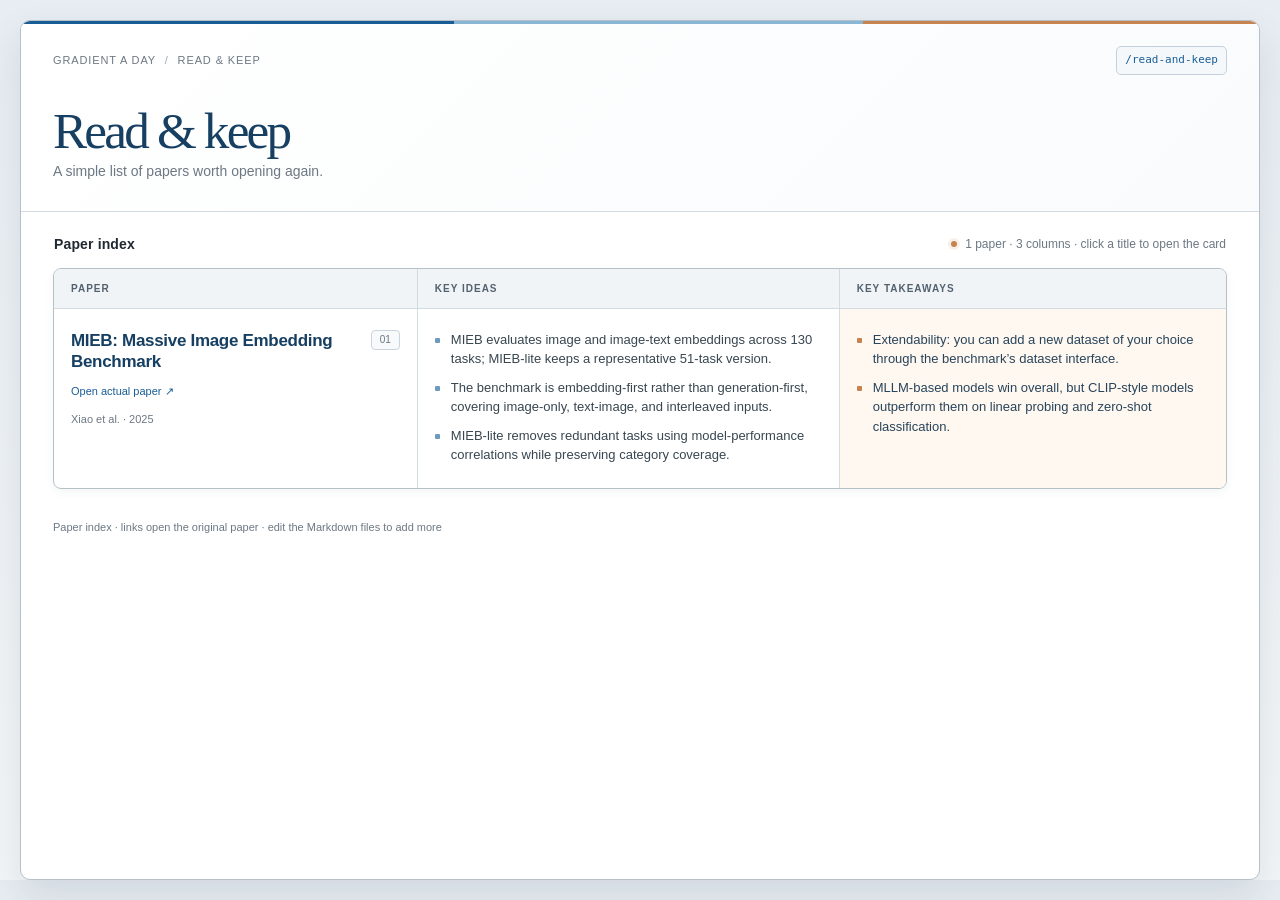
==== read-and-keep/index.html @ 24223c3c "/read-and-keep/" ====
<!doctype html>
<html lang="en">
  <head>
    <meta charset="UTF-8" />
    <meta name="viewport" content="width=device-width, initial-scale=1.0" />
    <meta name="description" content="A simple index of papers, ideas, and notes to keep." />
    <title>Read &amp; keep — Paper index</title>
    <link rel="stylesheet" href="styles.css" />
  </head>
  <body>
    <main class="sheet">
      <header class="page-header">
        <div class="header-row">
          <span class="brand">Gradient a day <span>/</span> Read &amp; keep</span>
          <code class="address">/read-and-keep</code>
        </div>
        <h1>Read &amp; keep</h1>
        <p class="subtitle">A simple list of papers worth opening again.</p>
      </header>

      <section class="table-section" aria-labelledby="paper-index-title">
        <div class="table-toolbar">
          <h2 id="paper-index-title">Paper index</h2>
          <span id="paper-count">Loading papers…</span>
        </div>

        <div class="table-scroll">
          <table>
            <caption class="sr-only">Papers, key ideas, and key takeaways</caption>
            <colgroup>
              <col class="paper-column" />
              <col class="ideas-column" />
              <col class="takeaways-column" />
            </colgroup>
            <thead>
              <tr>
                <th scope="col">Paper</th>
                <th scope="col">Key ideas</th>
                <th scope="col">Key takeaways</th>
              </tr>
            </thead>
            <tbody id="paper-rows">
              <tr><td colspan="3" class="loading-cell">Loading paper index…</td></tr>
            </tbody>
          </table>
        </div>
      </section>

      <footer class="page-footer">Paper index · links open the original paper · edit the Markdown files to add more</footer>
    </main>

    <dialog class="paper-dialog" id="paper-dialog" aria-labelledby="dialog-title">
      <div class="dialog-card">
        <div class="dialog-topline">
          <span>READ &amp; KEEP / PAPER NOTE</span>
          <button class="close-button" id="close-dialog" type="button" aria-label="Close paper note">×</button>
        </div>
        <div class="dialog-body">
          <p class="dialog-kicker" id="dialog-kicker"></p>
          <h2 id="dialog-title"></h2>
          <a class="dialog-link" id="dialog-link" href="#" target="_blank" rel="noreferrer">Open actual paper ↗</a>
          <div class="dialog-columns">
            <section>
              <h3>Key ideas</h3>
              <div id="dialog-ideas"></div>
            </section>
            <section class="dialog-takeaways">
              <h3>Key takeaways</h3>
              <div id="dialog-takeaways"></div>
            </section>
            <section>
              <h3>Notes &amp; pointers</h3>
              <div id="dialog-notes"></div>
            </section>
          </div>
        </div>
      </div>
    </dialog>

    <script src="app.js?v=6"></script>
  </body>
</html>
---- read-and-keep/styles.css ----
:root {
  --ink: #202832;
  --muted: #6c7883;
  --line: #d3dbe2;
  --line-dark: #b5c0c9;
  --header: #f1f4f7;
  --stripe: #fcfdfe;
  --blue: #185d96;
  --blue-dark: #163f61;
  --blue-soft: #edf5fb;
  --warm: #c7834f;
  --warm-soft: #fff8f0;
  --white: #ffffff;
  --sans: -apple-system, BlinkMacSystemFont, "Segoe UI", Roboto, Helvetica, Arial, sans-serif;
  --display: Georgia, "Times New Roman", serif;
}

* { box-sizing: border-box; }
html { background: #e7edf2; }
body { margin: 0; color: var(--ink); background: linear-gradient(180deg, #e7edf2 0%, #f3f6f8 100%); font-family: var(--sans); font-size: 13px; line-height: 1.5; }
.sheet { width: min(1440px, calc(100% - 40px)); min-height: calc(100vh - 40px); margin: 20px auto; overflow: hidden; background: var(--white); border: 1px solid var(--line-dark); border-radius: 10px; box-shadow: 0 16px 38px rgba(32, 50, 65, .11); }
.page-header { position: relative; padding: 25px 32px 29px; border-bottom: 1px solid var(--line); background: linear-gradient(135deg, #ffffff 0%, #f9fbfc 100%); }
.page-header::before { content: ""; position: absolute; top: 0; left: 0; right: 0; height: 3px; background: linear-gradient(90deg, var(--blue) 0 35%, #89b6d5 35% 68%, var(--warm) 68% 100%); }
.header-row { display: flex; align-items: center; justify-content: space-between; gap: 20px; color: var(--muted); font-size: 11px; }
.brand { letter-spacing: .08em; text-transform: uppercase; }
.brand span { padding: 0 5px; color: #9eabb5; }
.address { border: 1px solid #c4d1dc; border-radius: 5px; padding: 5px 8px; background: #f4f8fb; color: var(--blue); font-size: 11px; }
h1 { margin: 31px 0 5px; color: var(--blue-dark); font-family: var(--display); font-size: clamp(35px, 4vw, 52px); font-weight: 400; letter-spacing: -.055em; line-height: .98; }
.subtitle { margin: 0; color: var(--muted); font-size: 14px; }
.table-section { padding: 0 32px 30px; }
.table-toolbar { display: flex; align-items: center; justify-content: space-between; gap: 20px; padding: 22px 1px 13px; color: var(--muted); font-size: 12px; }
.table-toolbar h2 { margin: 0; color: var(--ink); font-size: 14px; font-weight: 650; letter-spacing: .01em; }
.table-toolbar span { display: inline-flex; align-items: center; gap: 8px; }
.table-toolbar span::before { content: ""; width: 6px; height: 6px; border-radius: 50%; background: var(--warm); box-shadow: 0 0 0 3px rgba(199, 131, 79, .13); }
.table-scroll { overflow-x: auto; border: 1px solid var(--line-dark); border-radius: 8px; box-shadow: 0 3px 10px rgba(41, 61, 77, .05); }
table { width: 100%; min-width: 900px; border-collapse: collapse; table-layout: fixed; }
.paper-column { width: 31%; }
.ideas-column { width: 36%; }
.takeaways-column { width: 33%; }
th, td { border-right: 1px solid var(--line); border-bottom: 1px solid var(--line); vertical-align: top; text-align: left; }
th:last-child, td:last-child { border-right: 0; }
tbody tr:last-child td { border-bottom: 0; }
th { position: sticky; top: 0; z-index: 1; padding: 12px 17px; background: var(--header); color: #52616e; font-size: 10px; font-weight: 700; letter-spacing: .1em; text-transform: uppercase; }
td { min-height: 176px; padding: 21px 17px 23px; color: #384650; transition: background .18s ease; }
td:first-child { position: relative; }
tbody tr:nth-child(even) td { background: var(--stripe); }
tbody tr:hover td { background: var(--blue-soft); }
tbody tr:hover td.takeaways { background: #fff7ed; }
.row-number { position: absolute; top: 21px; right: 17px; display: inline-flex; align-items: center; justify-content: center; width: 29px; height: 20px; border: 1px solid #c9d5de; border-radius: 4px; color: var(--muted); background: #f7f9fa; font-size: 10px; font-variant-numeric: tabular-nums; }
.paper-title { display: block; width: 100%; margin: 0; padding: 0; border: 0; background: transparent; color: var(--blue-dark); font: 600 17px/1.25 var(--sans); letter-spacing: -.018em; text-align: left; cursor: pointer; }
.paper-title { padding-right: 43px; }
.paper-title:hover { color: var(--blue); text-decoration: underline; text-decoration-thickness: 1px; text-underline-offset: 4px; }
.paper-title:focus-visible, .paper-link:focus-visible, .close-button:focus-visible { outline: 2px solid var(--blue); outline-offset: 3px; }
.paper-link, .dialog-link { display: inline-flex; align-items: center; margin-top: 11px; color: var(--blue); font-size: 11px; text-decoration: none; }
.paper-link:hover, .dialog-link:hover { text-decoration: underline; text-underline-offset: 3px; }
.paper-meta { display: block; margin-top: 10px; color: var(--muted); font-size: 11px; }
ul { margin: 0; padding: 0; list-style: none; }
li { position: relative; margin-bottom: 9px; padding-left: 16px; }
li::before { content: ""; position: absolute; top: .65em; left: 0; width: 5px; height: 5px; border-radius: 1px; background: #6c9bbb; }
li:last-child { margin-bottom: 0; }
.takeaways { color: #28445b; background: var(--warm-soft); }
.takeaways li::before { background: var(--warm); }
.page-footer { padding: 0 32px 28px; color: var(--muted); font-size: 11px; }
.loading-cell { padding: 34px 17px; color: var(--muted); text-align: center; }
.sr-only { position: absolute; width: 1px; height: 1px; padding: 0; margin: -1px; overflow: hidden; clip: rect(0, 0, 0, 0); white-space: nowrap; border: 0; }

.paper-dialog { width: min(980px, calc(100% - 32px)); max-width: none; padding: 0; border: 0; background: transparent; overflow: visible; }
.paper-dialog::backdrop { background: rgba(21, 39, 54, .38); backdrop-filter: blur(4px); }
.dialog-card { overflow: hidden; border: 1px solid #aebdca; border-radius: 12px; background: var(--white); box-shadow: 0 30px 90px rgba(25, 42, 56, .3); opacity: 0; transform: translateY(18px) scale(.95); transition: opacity 220ms ease, transform 280ms cubic-bezier(.2,.8,.2,1); }
.paper-dialog.is-open .dialog-card { opacity: 1; transform: translateY(0) scale(1); }
.dialog-topline { display: flex; align-items: center; justify-content: space-between; gap: 20px; padding: 12px 17px 12px 20px; border-bottom: 1px solid var(--line); background: #f2f6f9; color: var(--muted); font-size: 10px; letter-spacing: .1em; }
.close-button { display: inline-flex; align-items: center; justify-content: center; width: 29px; height: 29px; border: 1px solid #c4d0d9; border-radius: 50%; padding: 0 0 2px; background: #fff; color: var(--muted); font-size: 21px; line-height: 1; cursor: pointer; transition: color .15s ease, border-color .15s ease, transform .15s ease; }
.close-button:hover { border-color: var(--blue); color: var(--blue); transform: rotate(90deg); }
.dialog-body { padding: 31px 32px 34px; }
.dialog-kicker { margin: 0 0 10px; color: var(--blue); font-size: 11px; font-weight: 700; letter-spacing: .09em; text-transform: uppercase; }
.dialog-body h2 { max-width: 780px; margin: 0; color: var(--blue-dark); font-family: var(--display); font-size: clamp(31px, 4vw, 48px); font-weight: 400; letter-spacing: -.055em; line-height: 1.04; }
.dialog-link { margin-top: 14px; border-bottom: 1px solid #b7cedf; padding-bottom: 2px; }
.dialog-columns { display: grid; grid-template-columns: 1.05fr .9fr 1fr; gap: 13px; margin-top: 31px; }
.dialog-columns section { min-height: 187px; padding: 19px 18px 22px; border: 1px solid var(--line); border-radius: 9px; background: #fbfcfd; }
.dialog-columns section:first-child { border-top: 3px solid #6c9bbb; }
.dialog-columns section:last-child { border-top: 3px solid #9bb4c8; }
.dialog-columns h3 { margin: 0 0 14px; color: var(--muted); font-size: 10px; font-weight: 700; letter-spacing: .11em; text-transform: uppercase; }
.dialog-columns ul { color: #384650; }
.dialog-takeaways { border-color: #e1c8ad !important; border-top-color: var(--warm) !important; background: var(--warm-soft) !important; color: #29455d; }
.dialog-takeaways li::before { background: var(--warm); }

@media (max-width: 700px) {
  .sheet { width: calc(100% - 20px); min-height: calc(100vh - 20px); margin: 10px auto; border-radius: 7px; }
  .page-header, .table-section { padding-left: 17px; padding-right: 17px; }
  .page-footer { padding-left: 17px; padding-right: 17px; }
  .header-row { align-items: flex-start; flex-direction: column; gap: 10px; }
  .address { align-self: flex-start; }
  .table-toolbar { align-items: flex-start; flex-direction: column; gap: 5px; }
  .dialog-body { padding: 24px 20px 25px; }
  .dialog-columns { display: block; }
  .dialog-columns section, .dialog-columns section:first-child, .dialog-columns section:last-child { min-height: 0; margin-top: 10px; padding: 18px; }
}
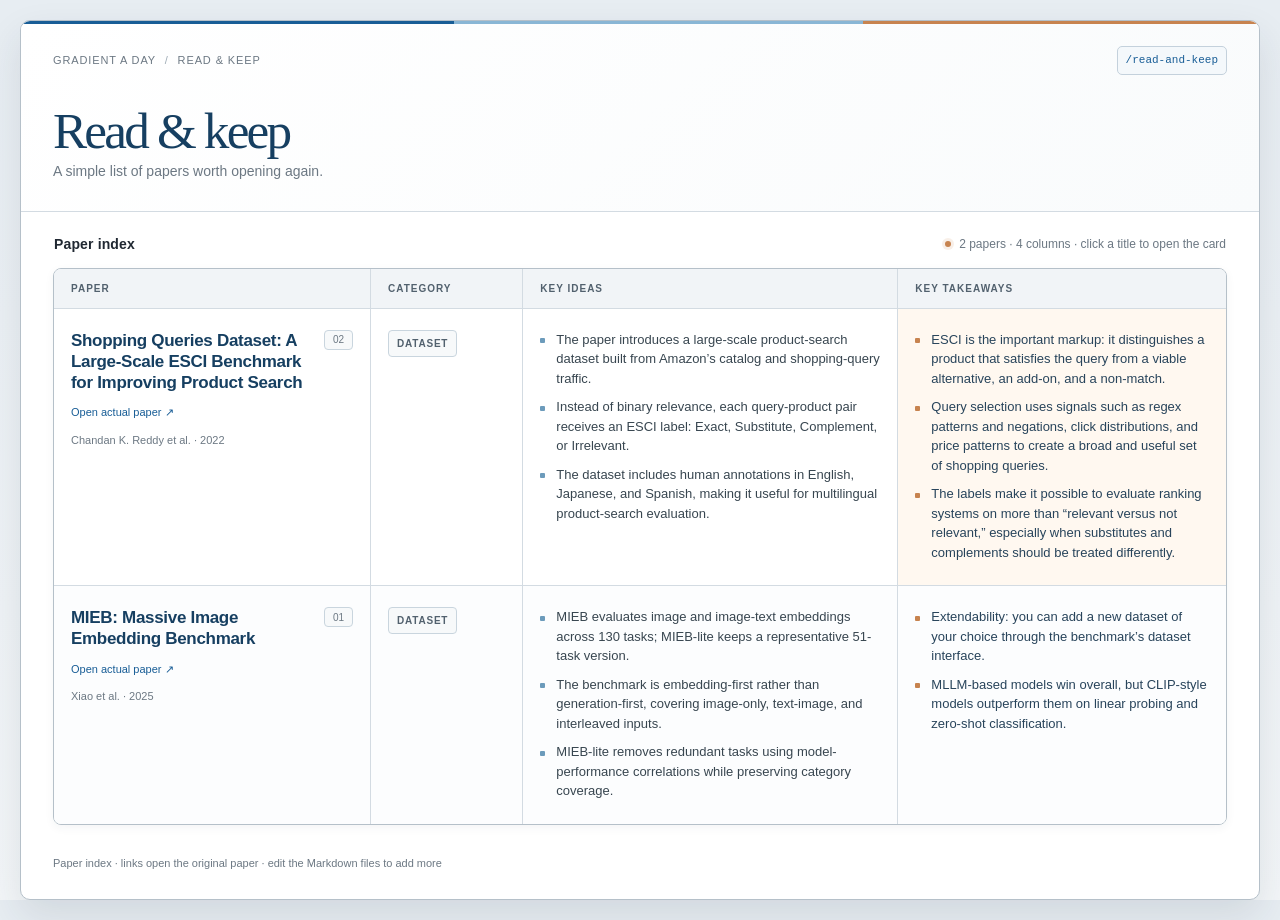
==== commit 673cad9a: "dataset" ====
--- a/read-and-keep/index.html
+++ b/read-and-keep/index.html
@@ -26,21 +26,23 @@
 
         <div class="table-scroll">
           <table>
-            <caption class="sr-only">Papers, key ideas, and key takeaways</caption>
+            <caption class="sr-only">Papers, categories, key ideas, and key takeaways</caption>
             <colgroup>
               <col class="paper-column" />
+              <col class="category-column" />
               <col class="ideas-column" />
               <col class="takeaways-column" />
             </colgroup>
             <thead>
               <tr>
                 <th scope="col">Paper</th>
+                <th scope="col">Category</th>
                 <th scope="col">Key ideas</th>
                 <th scope="col">Key takeaways</th>
               </tr>
             </thead>
             <tbody id="paper-rows">
-              <tr><td colspan="3" class="loading-cell">Loading paper index…</td></tr>
+              <tr><td colspan="4" class="loading-cell">Loading paper index…</td></tr>
             </tbody>
           </table>
         </div>
--- a/read-and-keep/styles.css
+++ b/read-and-keep/styles.css
@@ -34,9 +34,10 @@
 .table-toolbar span::before { content: ""; width: 6px; height: 6px; border-radius: 50%; background: var(--warm); box-shadow: 0 0 0 3px rgba(199, 131, 79, .13); }
 .table-scroll { overflow-x: auto; border: 1px solid var(--line-dark); border-radius: 8px; box-shadow: 0 3px 10px rgba(41, 61, 77, .05); }
 table { width: 100%; min-width: 900px; border-collapse: collapse; table-layout: fixed; }
-.paper-column { width: 31%; }
-.ideas-column { width: 36%; }
-.takeaways-column { width: 33%; }
+.paper-column { width: 27%; }
+.category-column { width: 13%; }
+.ideas-column { width: 32%; }
+.takeaways-column { width: 28%; }
 th, td { border-right: 1px solid var(--line); border-bottom: 1px solid var(--line); vertical-align: top; text-align: left; }
 th:last-child, td:last-child { border-right: 0; }
 tbody tr:last-child td { border-bottom: 0; }
@@ -54,6 +55,7 @@
 .paper-link, .dialog-link { display: inline-flex; align-items: center; margin-top: 11px; color: var(--blue); font-size: 11px; text-decoration: none; }
 .paper-link:hover, .dialog-link:hover { text-decoration: underline; text-underline-offset: 3px; }
 .paper-meta { display: block; margin-top: 10px; color: var(--muted); font-size: 11px; }
+.category-label { display: inline-flex; padding: 5px 8px; border: 1px solid #c9d5de; border-radius: 4px; color: #52616e; background: #f7f9fa; font-size: 10px; font-weight: 700; letter-spacing: .08em; text-transform: uppercase; }
 ul { margin: 0; padding: 0; list-style: none; }
 li { position: relative; margin-bottom: 9px; padding-left: 16px; }
 li::before { content: ""; position: absolute; top: .65em; left: 0; width: 5px; height: 5px; border-radius: 1px; background: #6c9bbb; }
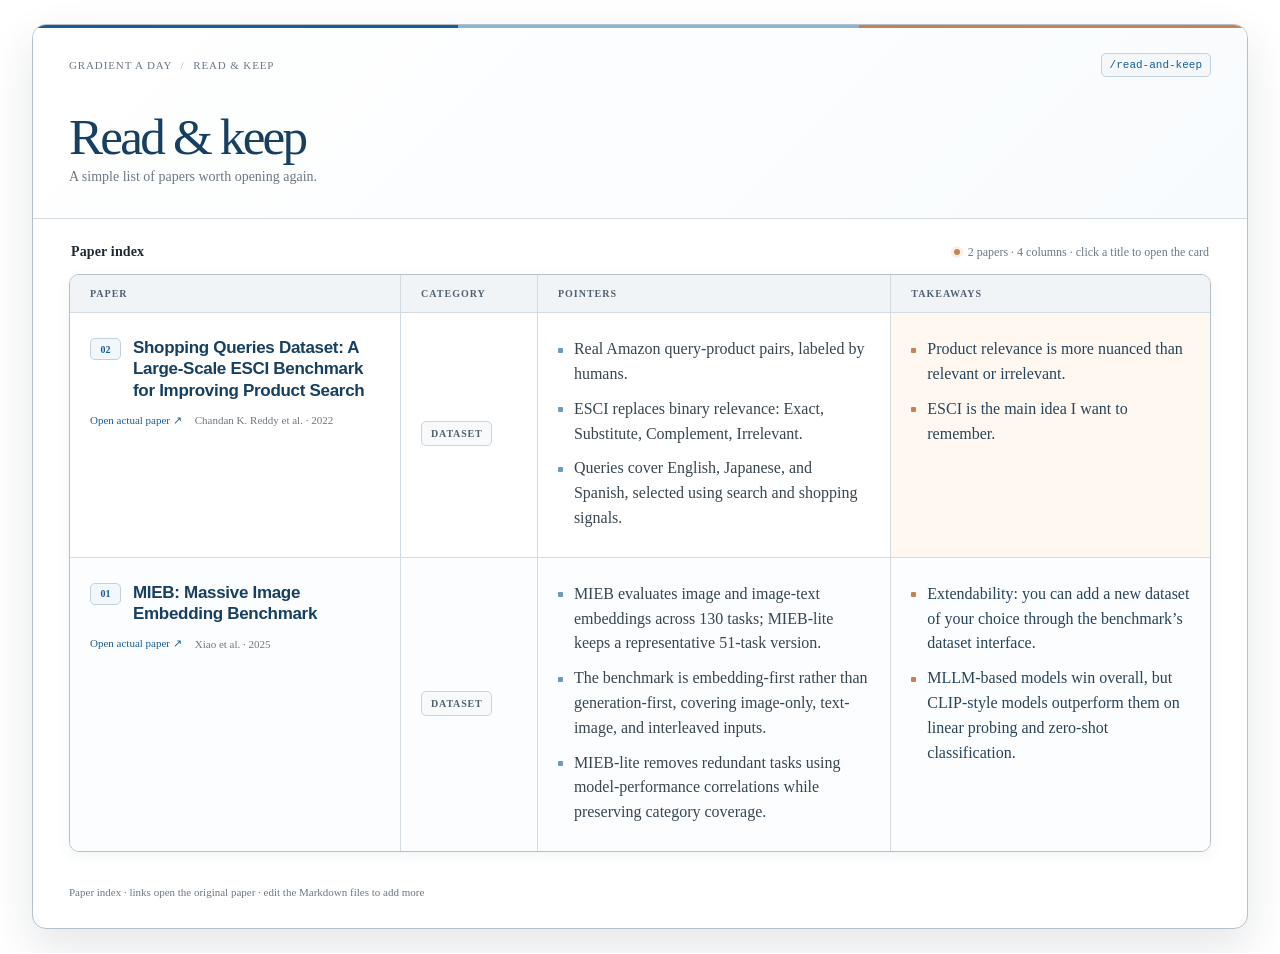
==== commit ed7c6142: "paper" ====
--- a/read-and-keep/index.html
+++ b/read-and-keep/index.html
@@ -26,7 +26,7 @@
 
         <div class="table-scroll">
           <table>
-            <caption class="sr-only">Papers, categories, key ideas, and key takeaways</caption>
+            <caption class="sr-only">Papers, categories, pointers, and takeaways</caption>
             <colgroup>
               <col class="paper-column" />
               <col class="category-column" />
@@ -37,8 +37,8 @@
               <tr>
                 <th scope="col">Paper</th>
                 <th scope="col">Category</th>
-                <th scope="col">Key ideas</th>
-                <th scope="col">Key takeaways</th>
+                <th scope="col">Pointers</th>
+                <th scope="col">Takeaways</th>
               </tr>
             </thead>
             <tbody id="paper-rows">
@@ -63,11 +63,11 @@
           <a class="dialog-link" id="dialog-link" href="#" target="_blank" rel="noreferrer">Open actual paper ↗</a>
           <div class="dialog-columns">
             <section>
-              <h3>Key ideas</h3>
+              <h3>Pointers</h3>
               <div id="dialog-ideas"></div>
             </section>
             <section class="dialog-takeaways">
-              <h3>Key takeaways</h3>
+              <h3>Takeaways</h3>
               <div id="dialog-takeaways"></div>
             </section>
             <section>
--- a/read-and-keep/styles.css
+++ b/read-and-keep/styles.css
@@ -16,53 +16,52 @@
 }
 
 * { box-sizing: border-box; }
-html { background: #e7edf2; }
-body { margin: 0; color: var(--ink); background: linear-gradient(180deg, #e7edf2 0%, #f3f6f8 100%); font-family: var(--sans); font-size: 13px; line-height: 1.5; }
-.sheet { width: min(1440px, calc(100% - 40px)); min-height: calc(100vh - 40px); margin: 20px auto; overflow: hidden; background: var(--white); border: 1px solid var(--line-dark); border-radius: 10px; box-shadow: 0 16px 38px rgba(32, 50, 65, .11); }
-.page-header { position: relative; padding: 25px 32px 29px; border-bottom: 1px solid var(--line); background: linear-gradient(135deg, #ffffff 0%, #f9fbfc 100%); }
+.sheet { width: min(1380px, calc(100% - 48px)); min-height: calc(100vh - 48px); margin: 24px auto; overflow: hidden; background: var(--white); border: 1px solid var(--line-dark); border-radius: 14px; box-shadow: 0 18px 45px rgba(32, 50, 65, .12); }
+.page-header { position: relative; padding: 28px 36px 33px; border-bottom: 1px solid var(--line); background: linear-gradient(135deg, #ffffff 0%, #f8fbfd 100%); }
 .page-header::before { content: ""; position: absolute; top: 0; left: 0; right: 0; height: 3px; background: linear-gradient(90deg, var(--blue) 0 35%, #89b6d5 35% 68%, var(--warm) 68% 100%); }
 .header-row { display: flex; align-items: center; justify-content: space-between; gap: 20px; color: var(--muted); font-size: 11px; }
 .brand { letter-spacing: .08em; text-transform: uppercase; }
 .brand span { padding: 0 5px; color: #9eabb5; }
 .address { border: 1px solid #c4d1dc; border-radius: 5px; padding: 5px 8px; background: #f4f8fb; color: var(--blue); font-size: 11px; }
-h1 { margin: 31px 0 5px; color: var(--blue-dark); font-family: var(--display); font-size: clamp(35px, 4vw, 52px); font-weight: 400; letter-spacing: -.055em; line-height: .98; }
+h1 { margin: 35px 0 7px; color: var(--blue-dark); font-family: var(--display); font-size: clamp(35px, 4vw, 52px); font-weight: 400; letter-spacing: -.055em; line-height: .98; }
 .subtitle { margin: 0; color: var(--muted); font-size: 14px; }
-.table-section { padding: 0 32px 30px; }
-.table-toolbar { display: flex; align-items: center; justify-content: space-between; gap: 20px; padding: 22px 1px 13px; color: var(--muted); font-size: 12px; }
+.table-section { padding: 0 36px 34px; }
+.table-toolbar { display: flex; align-items: center; justify-content: space-between; gap: 20px; padding: 25px 2px 14px; color: var(--muted); font-size: 12px; }
 .table-toolbar h2 { margin: 0; color: var(--ink); font-size: 14px; font-weight: 650; letter-spacing: .01em; }
 .table-toolbar span { display: inline-flex; align-items: center; gap: 8px; }
 .table-toolbar span::before { content: ""; width: 6px; height: 6px; border-radius: 50%; background: var(--warm); box-shadow: 0 0 0 3px rgba(199, 131, 79, .13); }
-.table-scroll { overflow-x: auto; border: 1px solid var(--line-dark); border-radius: 8px; box-shadow: 0 3px 10px rgba(41, 61, 77, .05); }
-table { width: 100%; min-width: 900px; border-collapse: collapse; table-layout: fixed; }
-.paper-column { width: 27%; }
-.category-column { width: 13%; }
-.ideas-column { width: 32%; }
+.table-scroll { overflow-x: auto; border: 1px solid var(--line-dark); border-radius: 10px; box-shadow: 0 4px 14px rgba(41, 61, 77, .06); }
+table { width: 100%; min-width: 960px; border-collapse: collapse; table-layout: fixed; }
+.paper-column { width: 29%; }
+.category-column { width: 12%; }
+.ideas-column { width: 31%; }
 .takeaways-column { width: 28%; }
 th, td { border-right: 1px solid var(--line); border-bottom: 1px solid var(--line); vertical-align: top; text-align: left; }
 th:last-child, td:last-child { border-right: 0; }
 tbody tr:last-child td { border-bottom: 0; }
-th { position: sticky; top: 0; z-index: 1; padding: 12px 17px; background: var(--header); color: #52616e; font-size: 10px; font-weight: 700; letter-spacing: .1em; text-transform: uppercase; }
-td { min-height: 176px; padding: 21px 17px 23px; color: #384650; transition: background .18s ease; }
-td:first-child { position: relative; }
+th { position: sticky; top: 0; z-index: 1; padding: 13px 20px; background: var(--header); color: #52616e; font-size: 10px; font-weight: 700; letter-spacing: .1em; text-transform: uppercase; }
+td { min-height: 176px; padding: 24px 20px 26px; color: #384650; transition: background .18s ease; }
 tbody tr:nth-child(even) td { background: var(--stripe); }
 tbody tr:hover td { background: var(--blue-soft); }
 tbody tr:hover td.takeaways { background: #fff7ed; }
-.row-number { position: absolute; top: 21px; right: 17px; display: inline-flex; align-items: center; justify-content: center; width: 29px; height: 20px; border: 1px solid #c9d5de; border-radius: 4px; color: var(--muted); background: #f7f9fa; font-size: 10px; font-variant-numeric: tabular-nums; }
-.paper-title { display: block; width: 100%; margin: 0; padding: 0; border: 0; background: transparent; color: var(--blue-dark); font: 600 17px/1.25 var(--sans); letter-spacing: -.018em; text-align: left; cursor: pointer; }
-.paper-title { padding-right: 43px; }
+.paper-heading { display: flex; align-items: flex-start; gap: 12px; }
+.row-number { display: inline-flex; flex: 0 0 auto; align-items: center; justify-content: center; width: 31px; height: 22px; margin-top: 1px; border: 1px solid #c1d0dc; border-radius: 5px; color: var(--blue); background: #f2f7fb; font-size: 10px; font-weight: 700; font-variant-numeric: tabular-nums; }
+.paper-title { display: block; flex: 1; width: auto; margin: 0; padding: 0; border: 0; background: transparent; color: var(--blue-dark); font: 600 17px/1.25 var(--sans); letter-spacing: -.018em; text-align: left; cursor: pointer; }
 .paper-title:hover { color: var(--blue); text-decoration: underline; text-decoration-thickness: 1px; text-underline-offset: 4px; }
 .paper-title:focus-visible, .paper-link:focus-visible, .close-button:focus-visible { outline: 2px solid var(--blue); outline-offset: 3px; }
-.paper-link, .dialog-link { display: inline-flex; align-items: center; margin-top: 11px; color: var(--blue); font-size: 11px; text-decoration: none; }
+.paper-meta-row { display: flex; align-items: center; flex-wrap: wrap; gap: 6px 13px; margin-top: 13px; }
+.paper-link, .dialog-link { display: inline-flex; align-items: center; margin-top: 0; color: var(--blue); font-size: 11px; text-decoration: none; }
 .paper-link:hover, .dialog-link:hover { text-decoration: underline; text-underline-offset: 3px; }
-.paper-meta { display: block; margin-top: 10px; color: var(--muted); font-size: 11px; }
-.category-label { display: inline-flex; padding: 5px 8px; border: 1px solid #c9d5de; border-radius: 4px; color: #52616e; background: #f7f9fa; font-size: 10px; font-weight: 700; letter-spacing: .08em; text-transform: uppercase; }
+.paper-meta { display: inline; margin-top: 0; color: var(--muted); font-size: 11px; }
+.category-cell { vertical-align: middle; }
+.category-label { display: inline-flex; padding: 6px 9px; border: 1px solid #c9d5de; border-radius: 5px; color: #52616e; background: #f7f9fa; font-size: 10px; font-weight: 700; letter-spacing: .08em; text-transform: uppercase; }
 ul { margin: 0; padding: 0; list-style: none; }
-li { position: relative; margin-bottom: 9px; padding-left: 16px; }
+li { position: relative; margin-bottom: 10px; padding-left: 16px; line-height: 1.55; }
 li::before { content: ""; position: absolute; top: .65em; left: 0; width: 5px; height: 5px; border-radius: 1px; background: #6c9bbb; }
 li:last-child { margin-bottom: 0; }
 .takeaways { color: #28445b; background: var(--warm-soft); }
 .takeaways li::before { background: var(--warm); }
-.page-footer { padding: 0 32px 28px; color: var(--muted); font-size: 11px; }
+.page-footer { padding: 0 36px 30px; color: var(--muted); font-size: 11px; }
 .loading-cell { padding: 34px 17px; color: var(--muted); text-align: center; }
 .sr-only { position: absolute; width: 1px; height: 1px; padding: 0; margin: -1px; overflow: hidden; clip: rect(0, 0, 0, 0); white-space: nowrap; border: 0; }
 
@@ -87,9 +86,9 @@
 .dialog-takeaways li::before { background: var(--warm); }
 
 @media (max-width: 700px) {
-  .sheet { width: calc(100% - 20px); min-height: calc(100vh - 20px); margin: 10px auto; border-radius: 7px; }
-  .page-header, .table-section { padding-left: 17px; padding-right: 17px; }
-  .page-footer { padding-left: 17px; padding-right: 17px; }
+  .sheet { width: calc(100% - 20px); min-height: calc(100vh - 20px); margin: 10px auto; border-radius: 9px; }
+  .page-header, .table-section { padding-left: 18px; padding-right: 18px; }
+  .page-footer { padding-left: 18px; padding-right: 18px; }
   .header-row { align-items: flex-start; flex-direction: column; gap: 10px; }
   .address { align-self: flex-start; }
   .table-toolbar { align-items: flex-start; flex-direction: column; gap: 5px; }
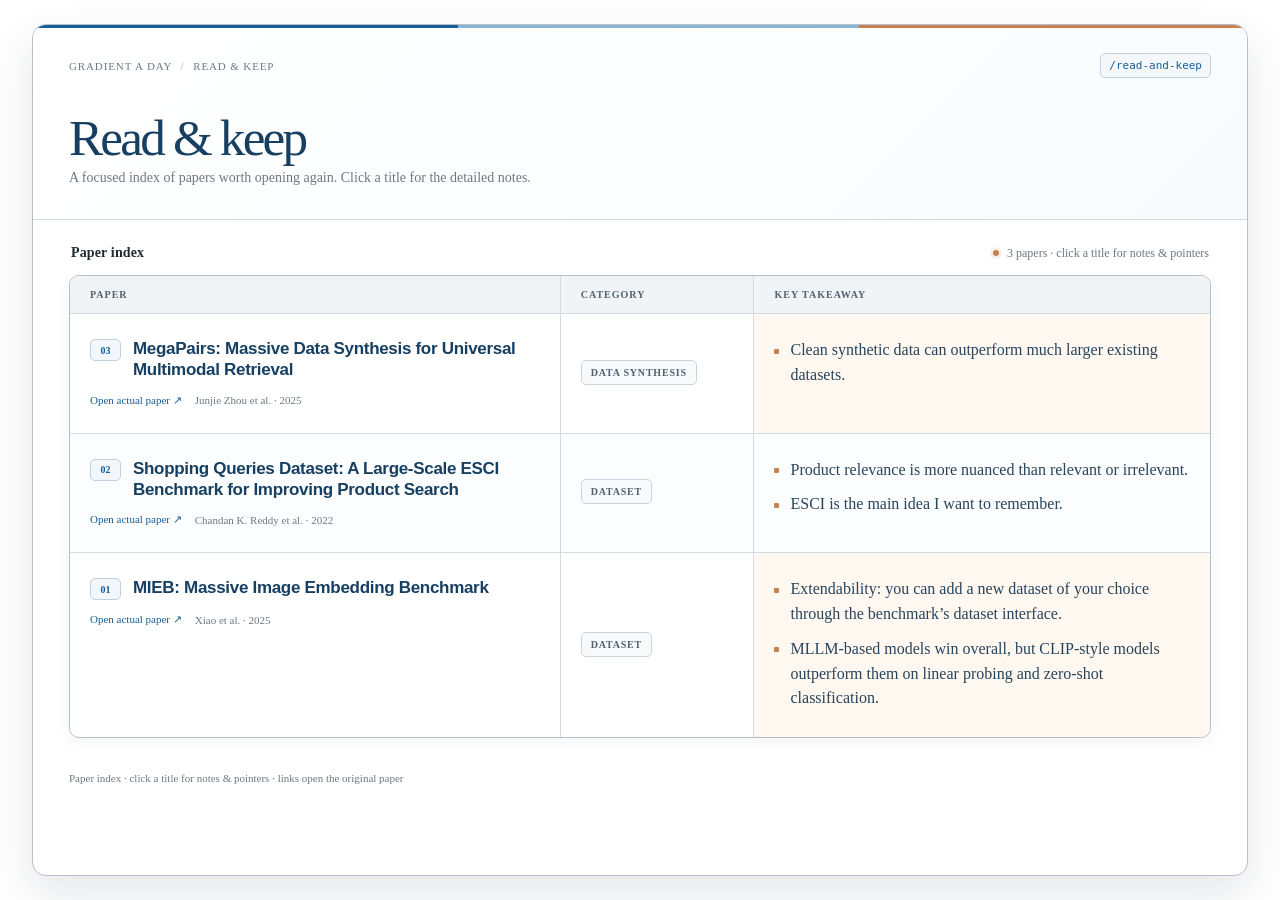
==== commit b04004f1: "redesign ui" ====
--- a/read-and-keep/index.html
+++ b/read-and-keep/index.html
@@ -15,7 +15,7 @@
           <code class="address">/read-and-keep</code>
         </div>
         <h1>Read &amp; keep</h1>
-        <p class="subtitle">A simple list of papers worth opening again.</p>
+        <p class="subtitle">A focused index of papers worth opening again. Click a title for the detailed notes.</p>
       </header>
 
       <section class="table-section" aria-labelledby="paper-index-title">
@@ -26,29 +26,27 @@
 
         <div class="table-scroll">
           <table>
-            <caption class="sr-only">Papers, categories, pointers, and takeaways</caption>
+            <caption class="sr-only">Papers, categories, and key takeaways</caption>
             <colgroup>
               <col class="paper-column" />
               <col class="category-column" />
-              <col class="ideas-column" />
               <col class="takeaways-column" />
             </colgroup>
             <thead>
               <tr>
                 <th scope="col">Paper</th>
                 <th scope="col">Category</th>
-                <th scope="col">Pointers</th>
-                <th scope="col">Takeaways</th>
+                <th scope="col">Key takeaway</th>
               </tr>
             </thead>
             <tbody id="paper-rows">
-              <tr><td colspan="4" class="loading-cell">Loading paper index…</td></tr>
+              <tr><td colspan="3" class="loading-cell">Loading paper index…</td></tr>
             </tbody>
           </table>
         </div>
       </section>
 
-      <footer class="page-footer">Paper index · links open the original paper · edit the Markdown files to add more</footer>
+      <footer class="page-footer">Paper index · click a title for notes &amp; pointers · links open the original paper</footer>
     </main>
 
     <dialog class="paper-dialog" id="paper-dialog" aria-labelledby="dialog-title">
@@ -61,24 +59,14 @@
           <p class="dialog-kicker" id="dialog-kicker"></p>
           <h2 id="dialog-title"></h2>
           <a class="dialog-link" id="dialog-link" href="#" target="_blank" rel="noreferrer">Open actual paper ↗</a>
-          <div class="dialog-columns">
-            <section>
-              <h3>Pointers</h3>
-              <div id="dialog-ideas"></div>
-            </section>
-            <section class="dialog-takeaways">
-              <h3>Takeaways</h3>
-              <div id="dialog-takeaways"></div>
-            </section>
-            <section>
-              <h3>Notes &amp; pointers</h3>
-              <div id="dialog-notes"></div>
-            </section>
-          </div>
+          <section class="dialog-notes-section">
+            <h3>Notes &amp; pointers</h3>
+            <div id="dialog-notes"></div>
+          </section>
         </div>
       </div>
     </dialog>
 
-    <script src="app.js?v=6"></script>
+    <script src="app.js?v=7"></script>
   </body>
 </html>
--- a/read-and-keep/styles.css
+++ b/read-and-keep/styles.css
@@ -31,11 +31,10 @@
 .table-toolbar span { display: inline-flex; align-items: center; gap: 8px; }
 .table-toolbar span::before { content: ""; width: 6px; height: 6px; border-radius: 50%; background: var(--warm); box-shadow: 0 0 0 3px rgba(199, 131, 79, .13); }
 .table-scroll { overflow-x: auto; border: 1px solid var(--line-dark); border-radius: 10px; box-shadow: 0 4px 14px rgba(41, 61, 77, .06); }
-table { width: 100%; min-width: 960px; border-collapse: collapse; table-layout: fixed; }
-.paper-column { width: 29%; }
-.category-column { width: 12%; }
-.ideas-column { width: 31%; }
-.takeaways-column { width: 28%; }
+table { width: 100%; min-width: 760px; border-collapse: collapse; table-layout: fixed; }
+.paper-column { width: 43%; }
+.category-column { width: 17%; }
+.takeaways-column { width: 40%; }
 th, td { border-right: 1px solid var(--line); border-bottom: 1px solid var(--line); vertical-align: top; text-align: left; }
 th:last-child, td:last-child { border-right: 0; }
 tbody tr:last-child td { border-bottom: 0; }
@@ -76,14 +75,9 @@
 .dialog-kicker { margin: 0 0 10px; color: var(--blue); font-size: 11px; font-weight: 700; letter-spacing: .09em; text-transform: uppercase; }
 .dialog-body h2 { max-width: 780px; margin: 0; color: var(--blue-dark); font-family: var(--display); font-size: clamp(31px, 4vw, 48px); font-weight: 400; letter-spacing: -.055em; line-height: 1.04; }
 .dialog-link { margin-top: 14px; border-bottom: 1px solid #b7cedf; padding-bottom: 2px; }
-.dialog-columns { display: grid; grid-template-columns: 1.05fr .9fr 1fr; gap: 13px; margin-top: 31px; }
-.dialog-columns section { min-height: 187px; padding: 19px 18px 22px; border: 1px solid var(--line); border-radius: 9px; background: #fbfcfd; }
-.dialog-columns section:first-child { border-top: 3px solid #6c9bbb; }
-.dialog-columns section:last-child { border-top: 3px solid #9bb4c8; }
-.dialog-columns h3 { margin: 0 0 14px; color: var(--muted); font-size: 10px; font-weight: 700; letter-spacing: .11em; text-transform: uppercase; }
-.dialog-columns ul { color: #384650; }
-.dialog-takeaways { border-color: #e1c8ad !important; border-top-color: var(--warm) !important; background: var(--warm-soft) !important; color: #29455d; }
-.dialog-takeaways li::before { background: var(--warm); }
+.dialog-notes-section { margin-top: 31px; padding: 21px 22px 24px; border: 1px solid #c7d5df; border-top: 3px solid #6c9bbb; border-radius: 9px; background: #fbfcfd; }
+.dialog-notes-section h3 { margin: 0 0 15px; color: var(--muted); font-size: 10px; font-weight: 700; letter-spacing: .11em; text-transform: uppercase; }
+.dialog-notes-section ul { max-width: 820px; color: #384650; }
 
 @media (max-width: 700px) {
   .sheet { width: calc(100% - 20px); min-height: calc(100vh - 20px); margin: 10px auto; border-radius: 9px; }
@@ -93,6 +87,5 @@
   .address { align-self: flex-start; }
   .table-toolbar { align-items: flex-start; flex-direction: column; gap: 5px; }
   .dialog-body { padding: 24px 20px 25px; }
-  .dialog-columns { display: block; }
-  .dialog-columns section, .dialog-columns section:first-child, .dialog-columns section:last-child { min-height: 0; margin-top: 10px; padding: 18px; }
+  .dialog-notes-section { margin-top: 24px; padding: 18px; }
 }
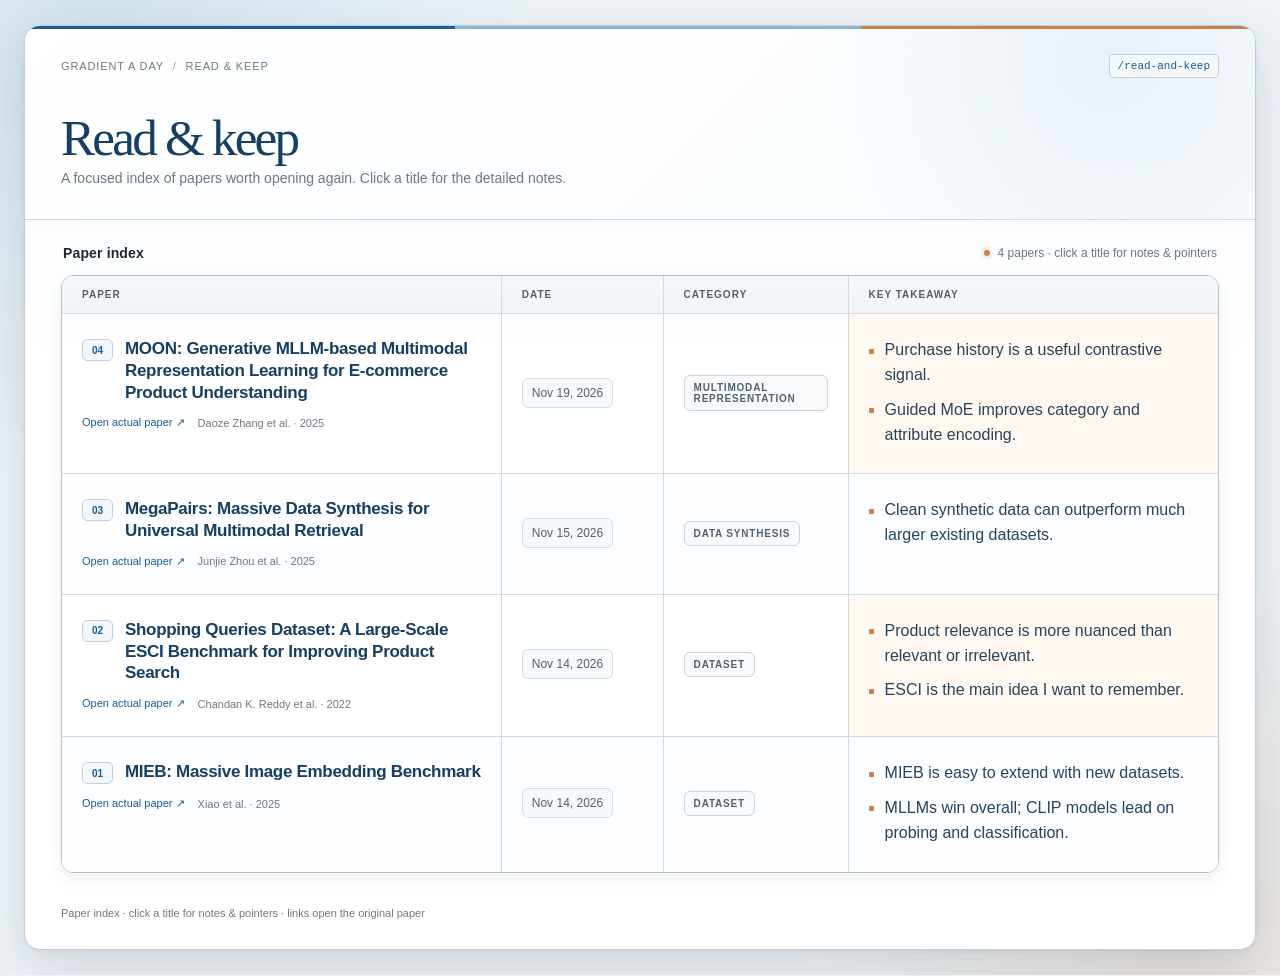
==== commit 80ccf859: "Improve Read and Keep paper index" ====
--- a/read-and-keep/index.html
+++ b/read-and-keep/index.html
@@ -26,21 +26,23 @@
 
         <div class="table-scroll">
           <table>
-            <caption class="sr-only">Papers, categories, and key takeaways</caption>
+            <caption class="sr-only">Papers, dates, categories, and key takeaways</caption>
             <colgroup>
               <col class="paper-column" />
+              <col class="date-column" />
               <col class="category-column" />
               <col class="takeaways-column" />
             </colgroup>
             <thead>
               <tr>
                 <th scope="col">Paper</th>
+                <th scope="col">Date</th>
                 <th scope="col">Category</th>
                 <th scope="col">Key takeaway</th>
               </tr>
             </thead>
             <tbody id="paper-rows">
-              <tr><td colspan="3" class="loading-cell">Loading paper index…</td></tr>
+              <tr><td colspan="4" class="loading-cell">Loading paper index…</td></tr>
             </tbody>
           </table>
         </div>
@@ -60,7 +62,7 @@
           <h2 id="dialog-title"></h2>
           <a class="dialog-link" id="dialog-link" href="#" target="_blank" rel="noreferrer">Open actual paper ↗</a>
           <section class="dialog-notes-section">
-            <h3>Notes &amp; pointers</h3>
+            <h3>Key ideas &amp; findings</h3>
             <div id="dialog-notes"></div>
           </section>
         </div>
--- a/read-and-keep/styles.css
+++ b/read-and-keep/styles.css
@@ -16,8 +16,9 @@
 }
 
 * { box-sizing: border-box; }
-.sheet { width: min(1380px, calc(100% - 48px)); min-height: calc(100vh - 48px); margin: 24px auto; overflow: hidden; background: var(--white); border: 1px solid var(--line-dark); border-radius: 14px; box-shadow: 0 18px 45px rgba(32, 50, 65, .12); }
-.page-header { position: relative; padding: 28px 36px 33px; border-bottom: 1px solid var(--line); background: linear-gradient(135deg, #ffffff 0%, #f8fbfd 100%); }
+body { min-height: 100vh; margin: 0; padding: 1px 0; background: radial-gradient(circle at 8% 4%, rgba(137, 182, 213, .28), transparent 28rem), radial-gradient(circle at 92% 96%, rgba(199, 131, 79, .16), transparent 24rem), #edf3f7; color: var(--ink); font-family: var(--sans); -webkit-font-smoothing: antialiased; }
+.sheet { width: min(1380px, calc(100% - 48px)); min-height: calc(100vh - 48px); margin: 24px auto; overflow: hidden; background: var(--white); border: 1px solid #c2cfd9; border-radius: 16px; box-shadow: 0 22px 55px rgba(32, 50, 65, .14), 0 2px 5px rgba(32, 50, 65, .06); }
+.page-header { position: relative; padding: 28px 36px 33px; border-bottom: 1px solid var(--line); background: radial-gradient(circle at 88% 15%, rgba(137, 182, 213, .15), transparent 18rem), linear-gradient(135deg, #ffffff 0%, #f7fbfd 100%); }
 .page-header::before { content: ""; position: absolute; top: 0; left: 0; right: 0; height: 3px; background: linear-gradient(90deg, var(--blue) 0 35%, #89b6d5 35% 68%, var(--warm) 68% 100%); }
 .header-row { display: flex; align-items: center; justify-content: space-between; gap: 20px; color: var(--muted); font-size: 11px; }
 .brand { letter-spacing: .08em; text-transform: uppercase; }
@@ -25,27 +26,28 @@
 .address { border: 1px solid #c4d1dc; border-radius: 5px; padding: 5px 8px; background: #f4f8fb; color: var(--blue); font-size: 11px; }
 h1 { margin: 35px 0 7px; color: var(--blue-dark); font-family: var(--display); font-size: clamp(35px, 4vw, 52px); font-weight: 400; letter-spacing: -.055em; line-height: .98; }
 .subtitle { margin: 0; color: var(--muted); font-size: 14px; }
-.table-section { padding: 0 36px 34px; }
+.table-section { padding: 0 36px 34px; background: linear-gradient(180deg, rgba(247, 250, 252, .5), rgba(255, 255, 255, 0) 8rem); }
 .table-toolbar { display: flex; align-items: center; justify-content: space-between; gap: 20px; padding: 25px 2px 14px; color: var(--muted); font-size: 12px; }
 .table-toolbar h2 { margin: 0; color: var(--ink); font-size: 14px; font-weight: 650; letter-spacing: .01em; }
 .table-toolbar span { display: inline-flex; align-items: center; gap: 8px; }
 .table-toolbar span::before { content: ""; width: 6px; height: 6px; border-radius: 50%; background: var(--warm); box-shadow: 0 0 0 3px rgba(199, 131, 79, .13); }
-.table-scroll { overflow-x: auto; border: 1px solid var(--line-dark); border-radius: 10px; box-shadow: 0 4px 14px rgba(41, 61, 77, .06); }
-table { width: 100%; min-width: 760px; border-collapse: collapse; table-layout: fixed; }
-.paper-column { width: 43%; }
-.category-column { width: 17%; }
-.takeaways-column { width: 40%; }
+.table-scroll { overflow-x: auto; border: 1px solid var(--line-dark); border-radius: 12px; box-shadow: 0 5px 18px rgba(41, 61, 77, .07); }
+table { width: 100%; min-width: 880px; border-collapse: collapse; table-layout: fixed; }
+.paper-column { width: 38%; }
+.date-column { width: 14%; }
+.category-column { width: 16%; }
+.takeaways-column { width: 32%; }
 th, td { border-right: 1px solid var(--line); border-bottom: 1px solid var(--line); vertical-align: top; text-align: left; }
 th:last-child, td:last-child { border-right: 0; }
 tbody tr:last-child td { border-bottom: 0; }
-th { position: sticky; top: 0; z-index: 1; padding: 13px 20px; background: var(--header); color: #52616e; font-size: 10px; font-weight: 700; letter-spacing: .1em; text-transform: uppercase; }
+th { position: sticky; top: 0; z-index: 1; padding: 13px 20px; background: linear-gradient(180deg, #f5f7f9, var(--header)); color: #52616e; font-size: 10px; font-weight: 700; letter-spacing: .1em; text-transform: uppercase; }
 td { min-height: 176px; padding: 24px 20px 26px; color: #384650; transition: background .18s ease; }
 tbody tr:nth-child(even) td { background: var(--stripe); }
 tbody tr:hover td { background: var(--blue-soft); }
 tbody tr:hover td.takeaways { background: #fff7ed; }
 .paper-heading { display: flex; align-items: flex-start; gap: 12px; }
 .row-number { display: inline-flex; flex: 0 0 auto; align-items: center; justify-content: center; width: 31px; height: 22px; margin-top: 1px; border: 1px solid #c1d0dc; border-radius: 5px; color: var(--blue); background: #f2f7fb; font-size: 10px; font-weight: 700; font-variant-numeric: tabular-nums; }
-.paper-title { display: block; flex: 1; width: auto; margin: 0; padding: 0; border: 0; background: transparent; color: var(--blue-dark); font: 600 17px/1.25 var(--sans); letter-spacing: -.018em; text-align: left; cursor: pointer; }
+.paper-title { display: block; flex: 1; width: auto; margin: 0; padding: 0; border: 0; background: transparent; color: var(--blue-dark); font: 600 17px/1.28 var(--sans); letter-spacing: -.018em; text-align: left; cursor: pointer; }
 .paper-title:hover { color: var(--blue); text-decoration: underline; text-decoration-thickness: 1px; text-underline-offset: 4px; }
 .paper-title:focus-visible, .paper-link:focus-visible, .close-button:focus-visible { outline: 2px solid var(--blue); outline-offset: 3px; }
 .paper-meta-row { display: flex; align-items: center; flex-wrap: wrap; gap: 6px 13px; margin-top: 13px; }
@@ -53,7 +55,9 @@
 .paper-link:hover, .dialog-link:hover { text-decoration: underline; text-underline-offset: 3px; }
 .paper-meta { display: inline; margin-top: 0; color: var(--muted); font-size: 11px; }
 .category-cell { vertical-align: middle; }
-.category-label { display: inline-flex; padding: 6px 9px; border: 1px solid #c9d5de; border-radius: 5px; color: #52616e; background: #f7f9fa; font-size: 10px; font-weight: 700; letter-spacing: .08em; text-transform: uppercase; }
+.date-cell { vertical-align: middle; color: var(--muted); font-size: 12px; font-variant-numeric: tabular-nums; white-space: nowrap; }
+.date-cell time { display: inline-flex; align-items: center; padding: 7px 9px; border: 1px solid #d2dfe8; border-radius: 6px; background: #f6f9fb; color: #52616e; }
+.category-label { display: inline-flex; padding: 6px 9px; border: 1px solid #c9d5de; border-radius: 6px; color: #52616e; background: #f7f9fa; font-size: 10px; font-weight: 700; letter-spacing: .08em; text-transform: uppercase; }
 ul { margin: 0; padding: 0; list-style: none; }
 li { position: relative; margin-bottom: 10px; padding-left: 16px; line-height: 1.55; }
 li::before { content: ""; position: absolute; top: .65em; left: 0; width: 5px; height: 5px; border-radius: 1px; background: #6c9bbb; }
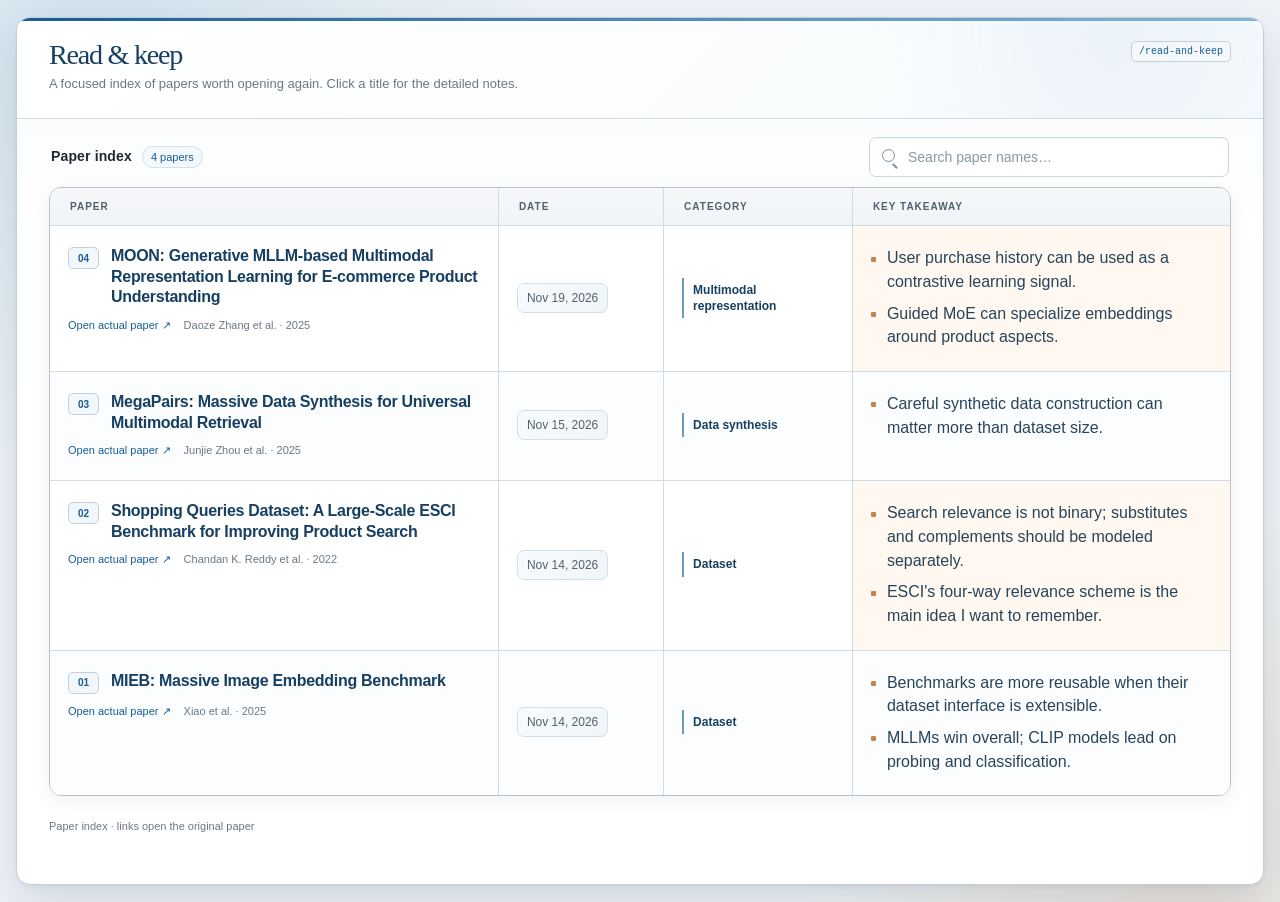
==== commit f52316ba: "Polish Read and Keep workspace UI" ====
--- a/read-and-keep/index.html
+++ b/read-and-keep/index.html
@@ -11,18 +11,29 @@
     <main class="sheet">
       <header class="page-header">
         <div class="header-row">
-          <span class="brand">Gradient a day <span>/</span> Read &amp; keep</span>
+          <div class="header-title-block">
+            <h1>Read &amp; keep</h1>
+            <p class="subtitle">A focused index of papers worth opening again. Click a title for the detailed notes.</p>
+          </div>
           <code class="address">/read-and-keep</code>
         </div>
-        <h1>Read &amp; keep</h1>
-        <p class="subtitle">A focused index of papers worth opening again. Click a title for the detailed notes.</p>
       </header>
 
       <section class="table-section" aria-labelledby="paper-index-title">
         <div class="table-toolbar">
-          <h2 id="paper-index-title">Paper index</h2>
-          <span id="paper-count">Loading papers…</span>
+          <div class="table-toolbar-heading">
+            <h2 id="paper-index-title">Paper index</h2>
+            <span id="paper-count">Loading papers…</span>
+          </div>
+          <div class="table-toolbar-tools">
+            <div class="search-control">
+              <span class="search-icon" aria-hidden="true"></span>
+              <label class="sr-only" for="paper-search">Search paper names</label>
+              <input id="paper-search" class="search-input" type="search" placeholder="Search paper names…" autocomplete="off" />
+            </div>
+          </div>
         </div>
+        <p id="filter-status" class="sr-only" aria-live="polite"></p>
 
         <div class="table-scroll">
           <table>
@@ -48,7 +59,7 @@
         </div>
       </section>
 
-      <footer class="page-footer">Paper index · click a title for notes &amp; pointers · links open the original paper</footer>
+      <footer class="page-footer">Paper index · links open the original paper</footer>
     </main>
 
     <dialog class="paper-dialog" id="paper-dialog" aria-labelledby="dialog-title">
@@ -69,6 +80,6 @@
       </div>
     </dialog>
 
-    <script src="app.js?v=7"></script>
+    <script src="app.js?v=8"></script>
   </body>
 </html>
--- a/read-and-keep/styles.css
+++ b/read-and-keep/styles.css
@@ -17,20 +17,29 @@
 
 * { box-sizing: border-box; }
 body { min-height: 100vh; margin: 0; padding: 1px 0; background: radial-gradient(circle at 8% 4%, rgba(137, 182, 213, .28), transparent 28rem), radial-gradient(circle at 92% 96%, rgba(199, 131, 79, .16), transparent 24rem), #edf3f7; color: var(--ink); font-family: var(--sans); -webkit-font-smoothing: antialiased; }
-.sheet { width: min(1380px, calc(100% - 48px)); min-height: calc(100vh - 48px); margin: 24px auto; overflow: hidden; background: var(--white); border: 1px solid #c2cfd9; border-radius: 16px; box-shadow: 0 22px 55px rgba(32, 50, 65, .14), 0 2px 5px rgba(32, 50, 65, .06); }
-.page-header { position: relative; padding: 28px 36px 33px; border-bottom: 1px solid var(--line); background: radial-gradient(circle at 88% 15%, rgba(137, 182, 213, .15), transparent 18rem), linear-gradient(135deg, #ffffff 0%, #f7fbfd 100%); }
-.page-header::before { content: ""; position: absolute; top: 0; left: 0; right: 0; height: 3px; background: linear-gradient(90deg, var(--blue) 0 35%, #89b6d5 35% 68%, var(--warm) 68% 100%); }
-.header-row { display: flex; align-items: center; justify-content: space-between; gap: 20px; color: var(--muted); font-size: 11px; }
-.brand { letter-spacing: .08em; text-transform: uppercase; }
-.brand span { padding: 0 5px; color: #9eabb5; }
-.address { border: 1px solid #c4d1dc; border-radius: 5px; padding: 5px 8px; background: #f4f8fb; color: var(--blue); font-size: 11px; }
-h1 { margin: 35px 0 7px; color: var(--blue-dark); font-family: var(--display); font-size: clamp(35px, 4vw, 52px); font-weight: 400; letter-spacing: -.055em; line-height: .98; }
-.subtitle { margin: 0; color: var(--muted); font-size: 14px; }
-.table-section { padding: 0 36px 34px; background: linear-gradient(180deg, rgba(247, 250, 252, .5), rgba(255, 255, 255, 0) 8rem); }
-.table-toolbar { display: flex; align-items: center; justify-content: space-between; gap: 20px; padding: 25px 2px 14px; color: var(--muted); font-size: 12px; }
+.sheet { width: min(1440px, calc(100% - 32px)); min-height: calc(100vh - 32px); margin: 16px auto; overflow: hidden; background: var(--white); border: 1px solid #c2cfd9; border-radius: 14px; box-shadow: 0 18px 44px rgba(32, 50, 65, .13), 0 2px 5px rgba(32, 50, 65, .06); animation: sheet-in .55s cubic-bezier(.2,.8,.2,1) both; }
+.page-header { position: relative; padding: 23px 32px 25px; border-bottom: 1px solid var(--line); background: radial-gradient(circle at 88% 15%, rgba(137, 182, 213, .12), transparent 15rem), linear-gradient(135deg, #ffffff 0%, #f7fbfd 100%); }
+.page-header::before { content: ""; position: absolute; top: 0; left: 0; right: 0; height: 3px; background: linear-gradient(90deg, var(--blue), #89b6d5 46%, var(--warm) 78%, var(--blue)); background-size: 220% 100%; animation: accent-sweep 10s ease-in-out infinite; }
+.header-row { display: flex; align-items: flex-start; justify-content: space-between; gap: 20px; color: var(--muted); font-size: 10px; }
+.header-title-block { min-width: 0; }
+.address { border: 1px solid #c4d1dc; border-radius: 5px; padding: 4px 7px; background: #f4f8fb; color: var(--blue); font-size: 10px; }
+h1 { margin: 0 0 6px; color: var(--blue-dark); font-family: var(--display); font-size: clamp(25px, 2.2vw, 32px); font-weight: 400; letter-spacing: -.045em; line-height: 1; }
+.subtitle { margin: 0; color: var(--muted); font-size: 13px; line-height: 1.4; }
+.table-section { padding: 0 32px 24px; background: linear-gradient(180deg, rgba(247, 250, 252, .5), rgba(255, 255, 255, 0) 8rem); }
+.table-toolbar { display: flex; align-items: center; justify-content: space-between; gap: 20px; padding: 18px 2px 10px; color: var(--muted); font-size: 12px; }
+.table-toolbar-heading { display: flex; align-items: baseline; gap: 10px; min-width: 0; }
 .table-toolbar h2 { margin: 0; color: var(--ink); font-size: 14px; font-weight: 650; letter-spacing: .01em; }
-.table-toolbar span { display: inline-flex; align-items: center; gap: 8px; }
-.table-toolbar span::before { content: ""; width: 6px; height: 6px; border-radius: 50%; background: var(--warm); box-shadow: 0 0 0 3px rgba(199, 131, 79, .13); }
+.table-toolbar-heading #paper-count { display: inline-flex; align-items: center; border: 1px solid #d2e1eb; border-radius: 999px; padding: 4px 8px; background: #f2f8fc; color: var(--blue); font-size: 11px; white-space: nowrap; }
+.table-toolbar-tools { display: flex; align-items: center; justify-content: flex-end; min-width: 0; }
+.search-control { position: relative; min-width: 0; }
+.table-toolbar .search-control { width: min(360px, 32vw); }
+.search-icon { position: absolute; top: 12px; left: 13px; width: 13px; height: 13px; border: 1.5px solid #7d8d99; border-radius: 50%; pointer-events: none; }
+.search-icon::after { content: ""; position: absolute; right: -5px; bottom: -3px; width: 6px; height: 1.5px; transform: rotate(45deg); transform-origin: left center; background: #7d8d99; }
+.search-input { width: 100%; height: 40px; border: 1px solid #c8d6e0; border-radius: 7px; padding: 0 13px 0 38px; outline: 0; background: #fff; color: var(--ink); font: 14px var(--sans); box-shadow: inset 0 1px 2px rgba(32, 50, 65, .04); }
+.search-input::placeholder { color: #8a98a3; }
+.search-input:focus { border-color: #6c9bbb; box-shadow: 0 0 0 3px rgba(108, 155, 187, .16), 0 5px 16px rgba(24, 93, 150, .08); }
+.empty-filter-cell { padding: 44px 20px; color: var(--muted); text-align: center; line-height: 1.7; }
+.empty-filter-cell strong { color: var(--ink); font-size: 14px; }
 .table-scroll { overflow-x: auto; border: 1px solid var(--line-dark); border-radius: 12px; box-shadow: 0 5px 18px rgba(41, 61, 77, .07); }
 table { width: 100%; min-width: 880px; border-collapse: collapse; table-layout: fixed; }
 .paper-column { width: 38%; }
@@ -41,30 +50,35 @@
 th:last-child, td:last-child { border-right: 0; }
 tbody tr:last-child td { border-bottom: 0; }
 th { position: sticky; top: 0; z-index: 1; padding: 13px 20px; background: linear-gradient(180deg, #f5f7f9, var(--header)); color: #52616e; font-size: 10px; font-weight: 700; letter-spacing: .1em; text-transform: uppercase; }
-td { min-height: 176px; padding: 24px 20px 26px; color: #384650; transition: background .18s ease; }
+tbody tr { animation: row-in .42s both; transition: background .18s ease; }
+tbody tr:nth-child(2) { animation-delay: .04s; }
+tbody tr:nth-child(3) { animation-delay: .08s; }
+tbody tr:nth-child(4) { animation-delay: .12s; }
+tbody tr:nth-child(5) { animation-delay: .16s; }
+td { min-height: 150px; padding: 20px 18px 22px; color: #384650; transition: background .18s ease; }
 tbody tr:nth-child(even) td { background: var(--stripe); }
 tbody tr:hover td { background: var(--blue-soft); }
 tbody tr:hover td.takeaways { background: #fff7ed; }
 .paper-heading { display: flex; align-items: flex-start; gap: 12px; }
 .row-number { display: inline-flex; flex: 0 0 auto; align-items: center; justify-content: center; width: 31px; height: 22px; margin-top: 1px; border: 1px solid #c1d0dc; border-radius: 5px; color: var(--blue); background: #f2f7fb; font-size: 10px; font-weight: 700; font-variant-numeric: tabular-nums; }
-.paper-title { display: block; flex: 1; width: auto; margin: 0; padding: 0; border: 0; background: transparent; color: var(--blue-dark); font: 600 17px/1.28 var(--sans); letter-spacing: -.018em; text-align: left; cursor: pointer; }
-.paper-title:hover { color: var(--blue); text-decoration: underline; text-decoration-thickness: 1px; text-underline-offset: 4px; }
+.paper-title { display: block; flex: 1; width: auto; margin: 0; padding: 0; border: 0; background: transparent; color: var(--blue-dark); font: 600 16px/1.28 var(--sans); letter-spacing: -.018em; text-align: left; cursor: pointer; transition: color .18s ease, transform .18s ease; }
+.paper-title:hover { color: var(--blue); text-decoration: underline; text-decoration-thickness: 1px; text-underline-offset: 4px; transform: translateX(2px); }
 .paper-title:focus-visible, .paper-link:focus-visible, .close-button:focus-visible { outline: 2px solid var(--blue); outline-offset: 3px; }
-.paper-meta-row { display: flex; align-items: center; flex-wrap: wrap; gap: 6px 13px; margin-top: 13px; }
-.paper-link, .dialog-link { display: inline-flex; align-items: center; margin-top: 0; color: var(--blue); font-size: 11px; text-decoration: none; }
+.paper-meta-row { display: flex; align-items: baseline; flex-wrap: wrap; gap: 6px 13px; margin-top: 10px; }
+.paper-link, .dialog-link { display: inline-flex; align-items: center; margin-top: 0; color: var(--blue); font-size: 11px; line-height: 1.4; text-decoration: none; }
 .paper-link:hover, .dialog-link:hover { text-decoration: underline; text-underline-offset: 3px; }
-.paper-meta { display: inline; margin-top: 0; color: var(--muted); font-size: 11px; }
+.paper-meta { display: inline; margin-top: 0; color: var(--muted); font-size: 11px; line-height: 1.4; }
 .category-cell { vertical-align: middle; }
 .date-cell { vertical-align: middle; color: var(--muted); font-size: 12px; font-variant-numeric: tabular-nums; white-space: nowrap; }
-.date-cell time { display: inline-flex; align-items: center; padding: 7px 9px; border: 1px solid #d2dfe8; border-radius: 6px; background: #f6f9fb; color: #52616e; }
-.category-label { display: inline-flex; padding: 6px 9px; border: 1px solid #c9d5de; border-radius: 6px; color: #52616e; background: #f7f9fa; font-size: 10px; font-weight: 700; letter-spacing: .08em; text-transform: uppercase; }
+.date-cell time { display: inline-flex; align-items: center; padding: 7px 9px; border: 1px solid #d2dfe8; border-radius: 7px; background: linear-gradient(135deg, #f8fbfd, #f0f5f8); color: #52616e; }
+.category-label { display: inline-flex; max-width: 100%; border-left: 2px solid #6c9bbb; padding: 4px 0 4px 9px; color: var(--blue-dark); background: transparent; font-size: 12px; font-weight: 650; line-height: 1.35; }
 ul { margin: 0; padding: 0; list-style: none; }
-li { position: relative; margin-bottom: 10px; padding-left: 16px; line-height: 1.55; }
+li { position: relative; margin-bottom: 8px; padding-left: 16px; line-height: 1.48; }
 li::before { content: ""; position: absolute; top: .65em; left: 0; width: 5px; height: 5px; border-radius: 1px; background: #6c9bbb; }
 li:last-child { margin-bottom: 0; }
 .takeaways { color: #28445b; background: var(--warm-soft); }
 .takeaways li::before { background: var(--warm); }
-.page-footer { padding: 0 36px 30px; color: var(--muted); font-size: 11px; }
+.page-footer { padding: 0 32px 22px; color: var(--muted); font-size: 11px; }
 .loading-cell { padding: 34px 17px; color: var(--muted); text-align: center; }
 .sr-only { position: absolute; width: 1px; height: 1px; padding: 0; margin: -1px; overflow: hidden; clip: rect(0, 0, 0, 0); white-space: nowrap; border: 0; }
 
@@ -83,13 +97,34 @@
 .dialog-notes-section h3 { margin: 0 0 15px; color: var(--muted); font-size: 10px; font-weight: 700; letter-spacing: .11em; text-transform: uppercase; }
 .dialog-notes-section ul { max-width: 820px; color: #384650; }
 
+@keyframes sheet-in {
+  from { opacity: 0; transform: translateY(8px); }
+  to { opacity: 1; transform: translateY(0); }
+}
+
+@keyframes row-in {
+  from { opacity: 0; transform: translateY(5px); }
+  to { opacity: 1; transform: translateY(0); }
+}
+
+@keyframes accent-sweep {
+  0%, 100% { background-position: 0% 50%; }
+  50% { background-position: 100% 50%; }
+}
+
+@media (prefers-reduced-motion: reduce) {
+  *, *::before, *::after { animation-duration: .01ms !important; animation-iteration-count: 1 !important; scroll-behavior: auto !important; transition-duration: .01ms !important; }
+}
+
 @media (max-width: 700px) {
   .sheet { width: calc(100% - 20px); min-height: calc(100vh - 20px); margin: 10px auto; border-radius: 9px; }
   .page-header, .table-section { padding-left: 18px; padding-right: 18px; }
   .page-footer { padding-left: 18px; padding-right: 18px; }
   .header-row { align-items: flex-start; flex-direction: column; gap: 10px; }
   .address { align-self: flex-start; }
-  .table-toolbar { align-items: flex-start; flex-direction: column; gap: 5px; }
+  .table-toolbar { align-items: flex-start; flex-direction: column; gap: 12px; }
+  .table-toolbar-tools { width: 100%; }
+  .table-toolbar .search-control { flex: 1; width: auto; }
   .dialog-body { padding: 24px 20px 25px; }
   .dialog-notes-section { margin-top: 24px; padding: 18px; }
 }
